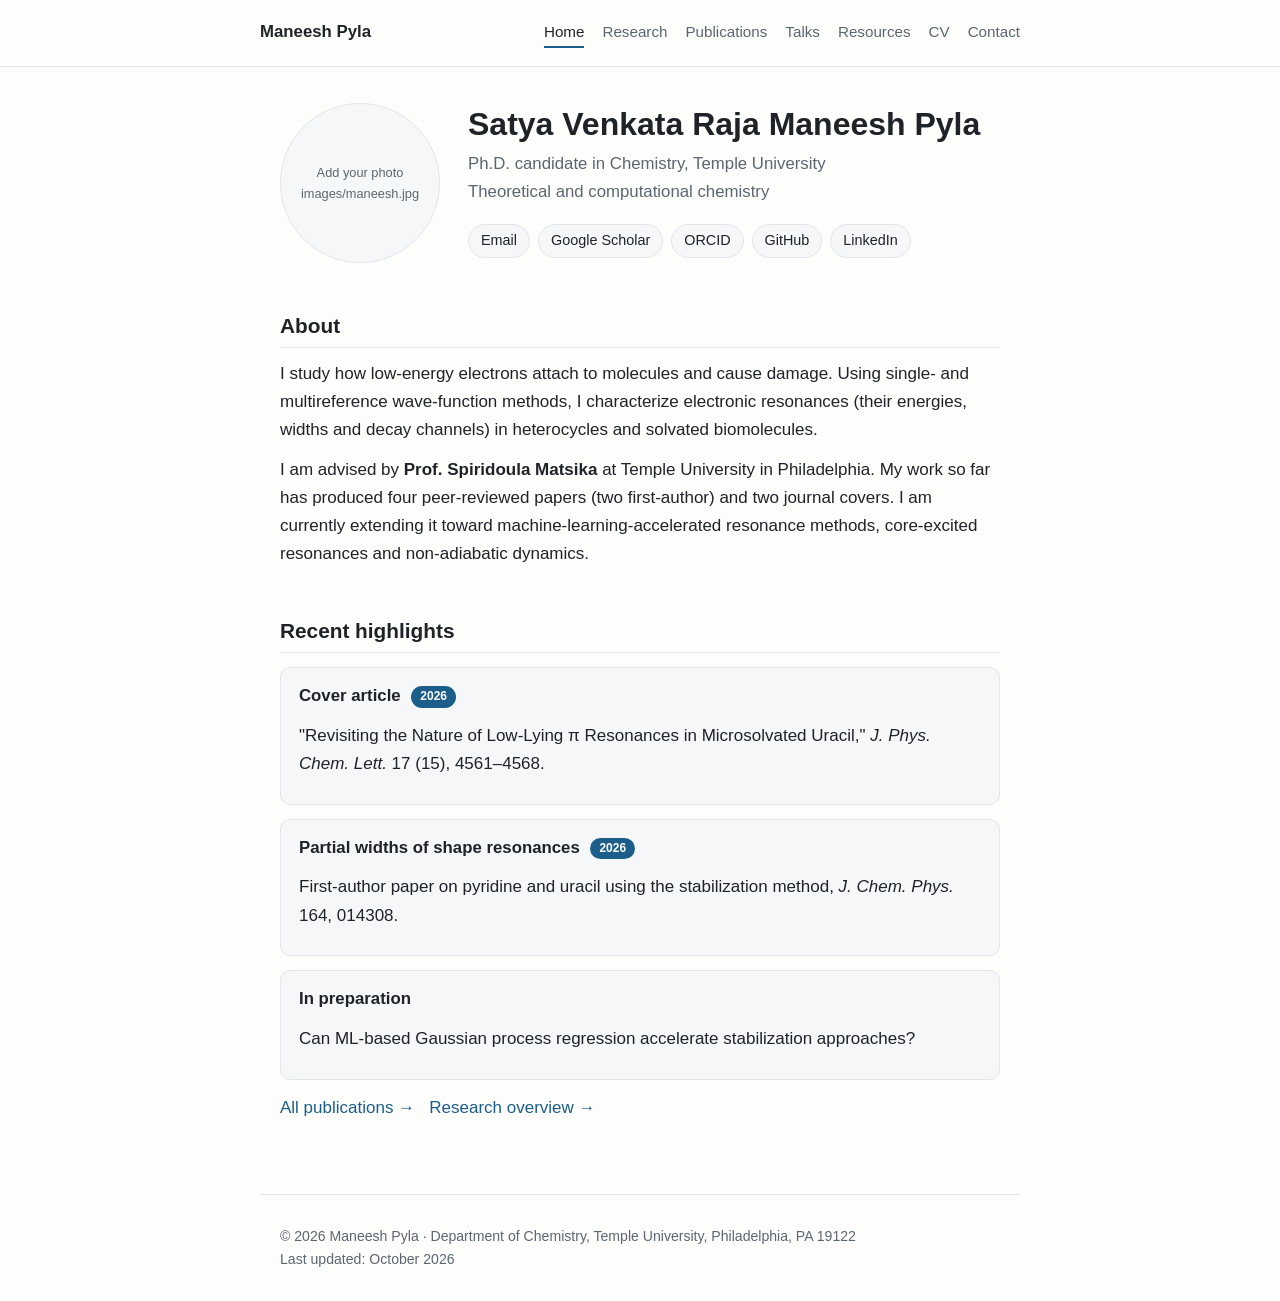
==== index.html @ 9751af71 "Update photo placeholder in index.html" ====
<!doctype html>
<html lang="en">
<head>
<meta charset="utf-8">
<meta name="viewport" content="width=device-width, initial-scale=1">
<title>Maneesh Pyla | Theoretical Chemistry</title>
<meta name="description" content="Ph.D. candidate in theoretical chemistry at Temple University studying low-energy electron attachment and electronic resonances in molecules.">
<link rel="stylesheet" href="style.css">
</head>
<body>
<header class="site"><div class="inner">
  <a class="brand" href="index.html">Maneesh Pyla</a>
  <nav>
    <a class="active" href="index.html">Home</a>
    <a href="research.html">Research</a>
    <a href="publications.html">Publications</a>
    <a href="talks.html">Talks</a>
    <a href="resources.html">Resources</a>
    <a href="cv.html">CV</a>
    <a href="contact.html">Contact</a>
  </nav>
</div></header>

<main>
  <div class="hero">
    <!-- To use a photo: replace the div below with <img class="photo" src="images/photo.jpg" alt="Maneesh Pyla"> -->
    <div class="photo-placeholder">Add your photo<br>images/maneesh.jpg</div>
    <div class="text">
      <h1>Satya Venkata Raja Maneesh Pyla</h1>
      <p class="lead">Ph.D. candidate in Chemistry, Temple University<br>Theoretical and computational chemistry</p>
      <ul class="links">
        <li><a href="mailto:maneesh.pyla@temple.edu">Email</a></li>
        <li><a href="https://scholar.google.com/">Google Scholar</a></li>
        <li><a href="https://orcid.org/">ORCID</a></li>
        <li><a href="https://github.com/">GitHub</a></li>
        <li><a href="https://www.linkedin.com/">LinkedIn</a></li>
      </ul>
    </div>
  </div>

  <h2>About</h2>
  <p>I study how low-energy electrons attach to molecules and cause damage. Using single- and multireference wave-function methods, I characterize electronic resonances (their energies, widths and decay channels) in heterocycles and solvated biomolecules.</p>
  <p>I am advised by <strong>Prof. Spiridoula Matsika</strong> at Temple University in Philadelphia. My work so far has produced four peer-reviewed papers (two first-author) and two journal covers. I am currently extending it toward machine-learning-accelerated resonance methods, core-excited resonances and non-adiabatic dynamics.</p>

  <h2>Recent highlights</h2>
  <div class="card">
    <h3>Cover article <span class="tag">2026</span></h3>
    <p>"Revisiting the Nature of Low-Lying &pi; Resonances in Microsolvated Uracil," <em>J. Phys. Chem. Lett.</em> 17 (15), 4561&ndash;4568.</p>
  </div>
  <div class="card">
    <h3>Partial widths of shape resonances <span class="tag">2026</span></h3>
    <p>First-author paper on pyridine and uracil using the stabilization method, <em>J. Chem. Phys.</em> 164, 014308.</p>
  </div>
  <div class="card">
    <h3>In preparation</h3>
    <p>Can ML-based Gaussian process regression accelerate stabilization approaches?</p>
  </div>
  <p><a href="publications.html">All publications &rarr;</a> &nbsp; <a href="research.html">Research overview &rarr;</a></p>
</main>

<footer class="site">
  <p>&copy; 2026 Maneesh Pyla &middot; Department of Chemistry, Temple University, Philadelphia, PA 19122<br>Last updated: October 2026</p>
</footer>
</body>
</html>
---- style.css ----
:root {
  --bg: #fdfdfc;
  --fg: #1f2328;
  --muted: #5c6670;
  --accent: #1b5e8a;
  --line: #e3e6e8;
  --card: #f5f7f8;
  --max: 760px;
}
@media (prefers-color-scheme: dark) {
  :root {
    --bg: #14181b;
    --fg: #e6e9eb;
    --muted: #9aa5ae;
    --accent: #7ab8e0;
    --line: #2a3238;
    --card: #1b2125;
  }
}
* { box-sizing: border-box; }
html { scroll-behavior: smooth; }
body {
  margin: 0;
  background: var(--bg);
  color: var(--fg);
  font: 17px/1.65 -apple-system, BlinkMacSystemFont, "Segoe UI", Roboto, Helvetica, Arial, sans-serif;
}
a { color: var(--accent); text-decoration: none; }
a:hover { text-decoration: underline; }
header.site {
  border-bottom: 1px solid var(--line);
  padding: 18px 20px;
}
header.site .inner {
  max-width: var(--max);
  margin: 0 auto;
  display: flex;
  flex-wrap: wrap;
  gap: 10px 24px;
  align-items: baseline;
  justify-content: space-between;
}
.brand { font-weight: 650; color: var(--fg); font-size: 1.05rem; }
.brand:hover { text-decoration: none; }
nav { display: flex; flex-wrap: wrap; gap: 6px 18px; font-size: 0.95rem; }
nav a { color: var(--muted); padding-bottom: 2px; }
nav a:hover { color: var(--fg); text-decoration: none; }
nav a.active { color: var(--fg); border-bottom: 2px solid var(--accent); }
main { max-width: var(--max); margin: 0 auto; padding: 36px 20px 20px; }
h1 { font-size: 2rem; line-height: 1.25; margin: 0 0 6px; }
h2 { font-size: 1.3rem; margin: 2.2em 0 0.5em; padding-bottom: 4px; border-bottom: 1px solid var(--line); }
h3 { font-size: 1.05rem; margin: 1.4em 0 0.2em; }
p { margin: 0.7em 0; }
.lead { color: var(--muted); font-size: 1.05rem; margin-top: 0; }
.muted { color: var(--muted); }
.small { font-size: 0.9rem; }
.hero { display: flex; gap: 28px; align-items: center; flex-wrap: wrap; margin-bottom: 8px; }
.hero img.photo, .hero .photo-placeholder {
  width: 160px; height: 160px; border-radius: 50%; object-fit: cover; flex: none;
  border: 1px solid var(--line);
}
.photo-placeholder {
  display: flex; align-items: center; justify-content: center;
  background: var(--card); color: var(--muted); font-size: 0.8rem; text-align: center; padding: 10px;
}
.hero .text { flex: 1; min-width: 240px; }
.links { display: flex; flex-wrap: wrap; gap: 8px; margin: 14px 0 0; padding: 0; list-style: none; }
.links a {
  display: inline-block; padding: 4px 12px; border: 1px solid var(--line);
  border-radius: 999px; font-size: 0.9rem; color: var(--fg); background: var(--card);
}
.links a:hover { border-color: var(--accent); text-decoration: none; }
.card {
  background: var(--card); border: 1px solid var(--line); border-radius: 10px;
  padding: 14px 18px; margin: 14px 0;
}
.card h3 { margin-top: 0; }
.tag {
  display: inline-block; font-size: 0.75rem; padding: 1px 9px; border-radius: 999px;
  background: var(--accent); color: var(--bg); margin-left: 6px; vertical-align: middle;
}
ol.pubs, ul.plain { padding-left: 0; list-style: none; }
.pub { padding: 14px 0; border-bottom: 1px solid var(--line); }
.pub:last-child { border-bottom: 0; }
.pub .title { font-weight: 600; }
.pub .venue { color: var(--muted); }
.pub .me { font-weight: 650; }
.row { display: flex; justify-content: space-between; gap: 16px; flex-wrap: wrap; }
.row .when { color: var(--muted); font-style: italic; }
ul { padding-left: 1.2em; }
li { margin: 0.25em 0; }
footer.site {
  max-width: var(--max); margin: 40px auto 0; padding: 20px;
  border-top: 1px solid var(--line); color: var(--muted); font-size: 0.88rem;
}
footer.site .links a { font-size: 0.85rem; }
@media (max-width: 520px) {
  body { font-size: 16px; }
  h1 { font-size: 1.6rem; }
}
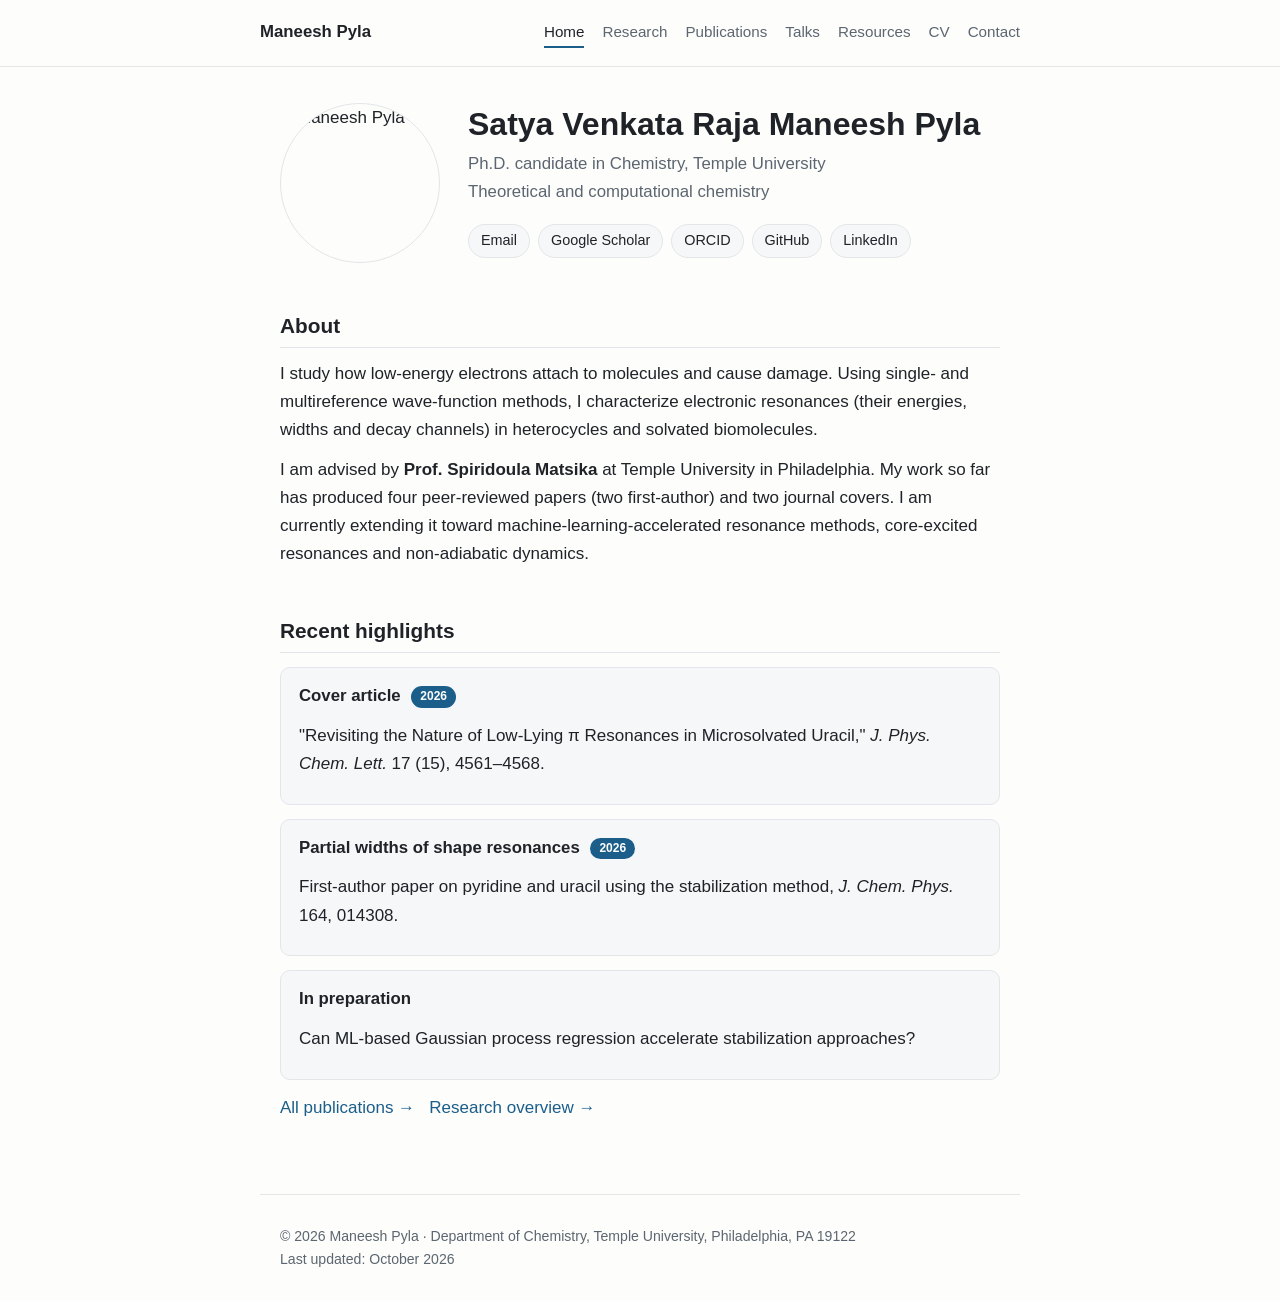
==== commit 4bbb5e10: "Replace photo placeholder with actual image" ====
--- a/index.html
+++ b/index.html
@@ -24,7 +24,7 @@
 <main>
   <div class="hero">
     <!-- To use a photo: replace the div below with <img class="photo" src="images/photo.jpg" alt="Maneesh Pyla"> -->
-    <div class="photo-placeholder">Add your photo<br>images/maneesh.jpg</div>
+    <img class="photo" src="images/photo.jpg" alt="Maneesh Pyla">
     <div class="text">
       <h1>Satya Venkata Raja Maneesh Pyla</h1>
       <p class="lead">Ph.D. candidate in Chemistry, Temple University<br>Theoretical and computational chemistry</p>
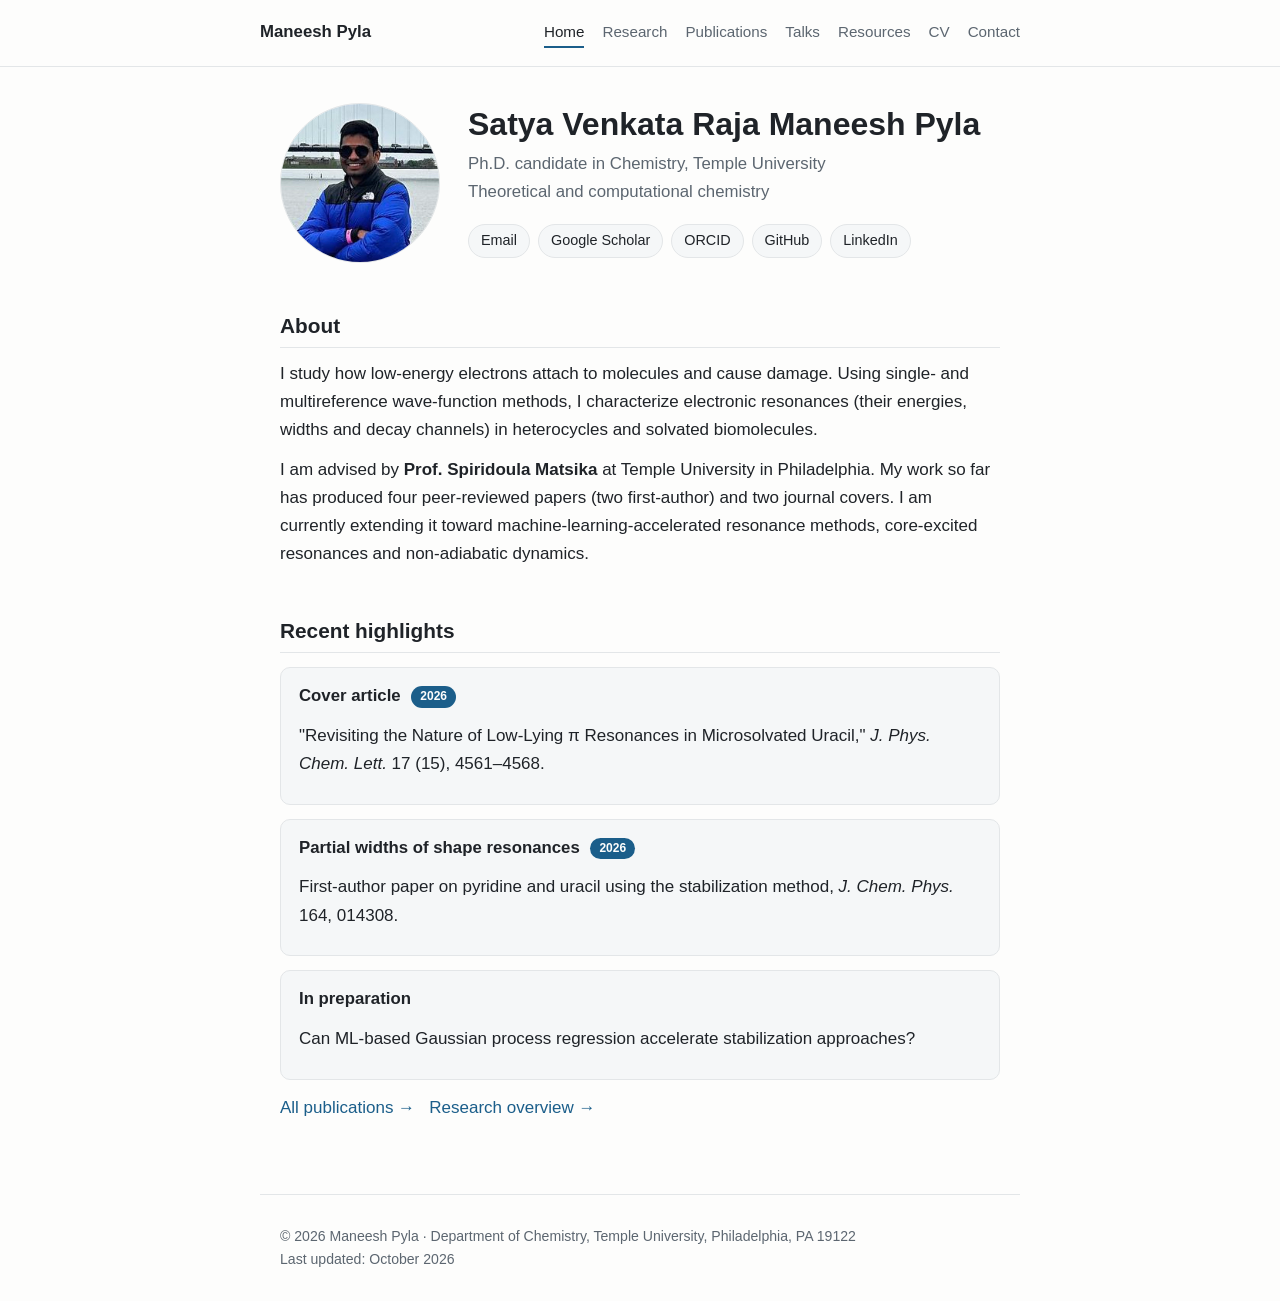
==== commit 2429cda1: "Update image source in index.html" ====
--- a/index.html
+++ b/index.html
@@ -24,7 +24,7 @@
 <main>
   <div class="hero">
     <!-- To use a photo: replace the div below with <img class="photo" src="images/photo.jpg" alt="Maneesh Pyla"> -->
-    <img class="photo" src="images/photo.jpg" alt="Maneesh Pyla">
+    <img class="photo" src="images/maneesh.jpg" alt="Maneesh Pyla">
     <div class="text">
       <h1>Satya Venkata Raja Maneesh Pyla</h1>
       <p class="lead">Ph.D. candidate in Chemistry, Temple University<br>Theoretical and computational chemistry</p>
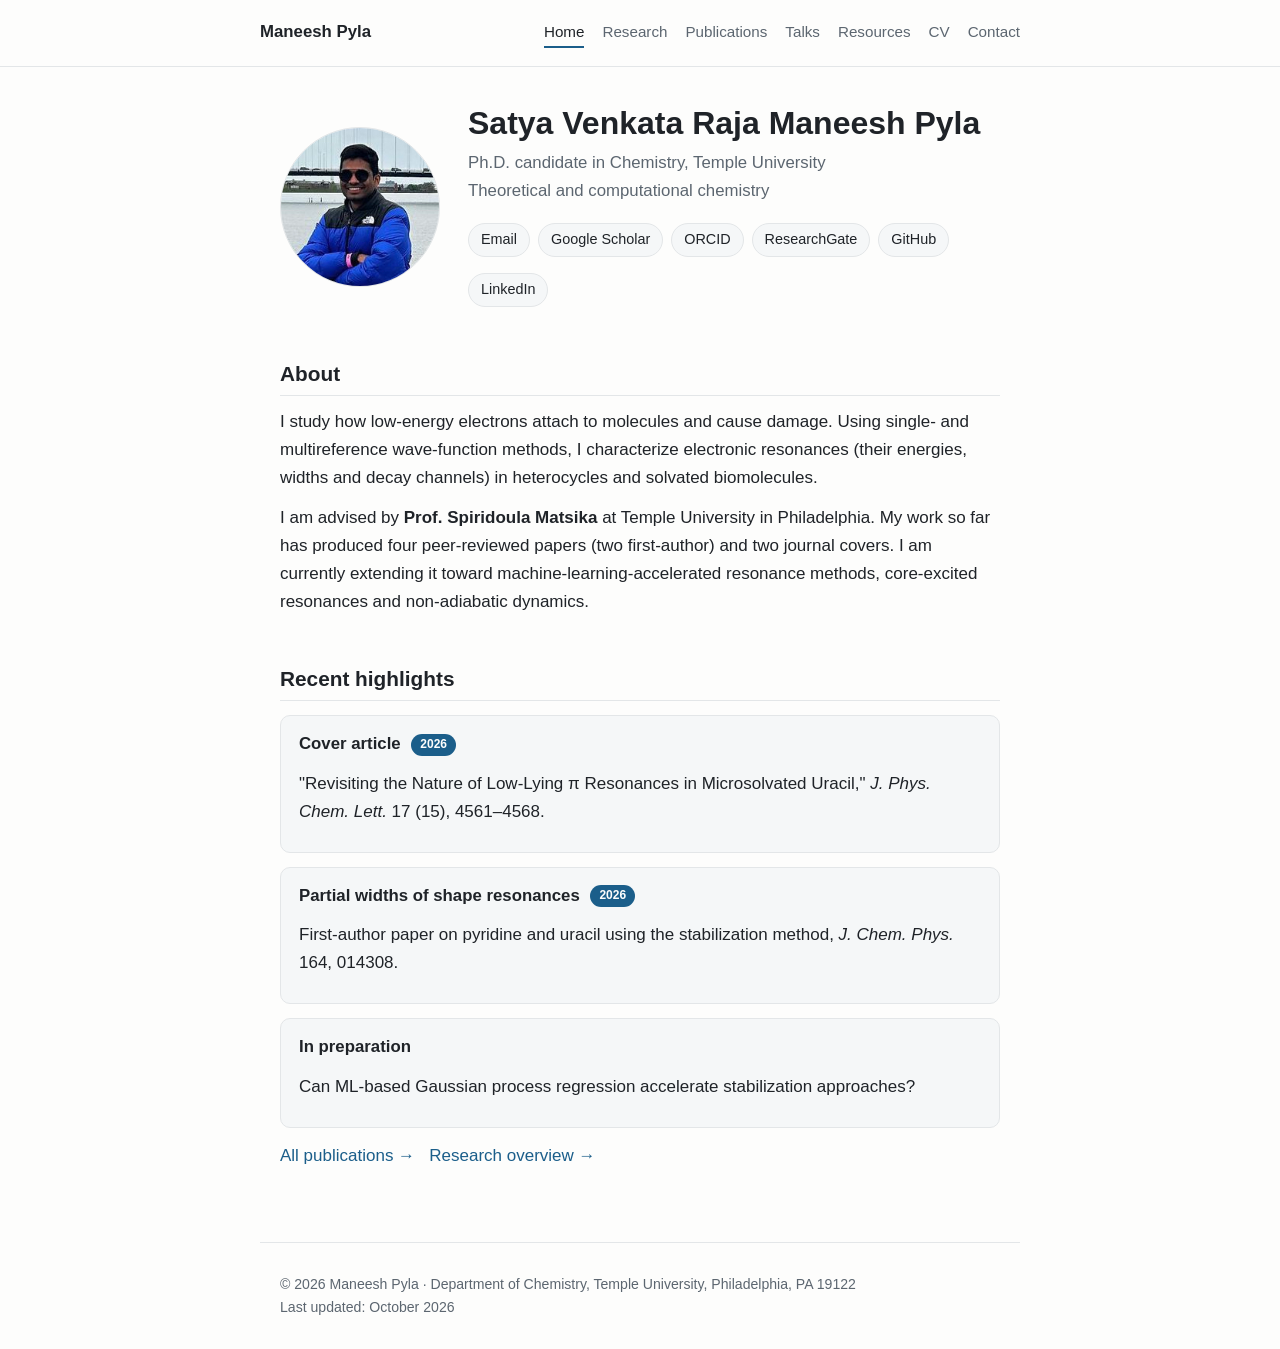
==== commit 49137434: "Add ResearchGate link to index.html" ====
--- a/index.html
+++ b/index.html
@@ -30,9 +30,10 @@
       <p class="lead">Ph.D. candidate in Chemistry, Temple University<br>Theoretical and computational chemistry</p>
       <ul class="links">
         <li><a href="mailto:maneesh.pyla@temple.edu">Email</a></li>
-        <li><a href="https://scholar.google.com/">Google Scholar</a></li>
-        <li><a href="https://orcid.org/">ORCID</a></li>
-        <li><a href="https://github.com/">GitHub</a></li>
+        <li><a href="https://scholar.google.com/citations?user=I_Qo5j8AAAAJ&hl=en">Google Scholar</a></li>
+        <li><a href="https://orcid.org/0009-0005-4749-3273">ORCID</a></li>
+        <li><a href="https://www.researchgate.net/profile/Maneesh-Pyla">ResearchGate</a></li>
+        <li><a href="https://github.com/ManeeshPyla97">GitHub</a></li>
         <li><a href="https://www.linkedin.com/">LinkedIn</a></li>
       </ul>
     </div>
